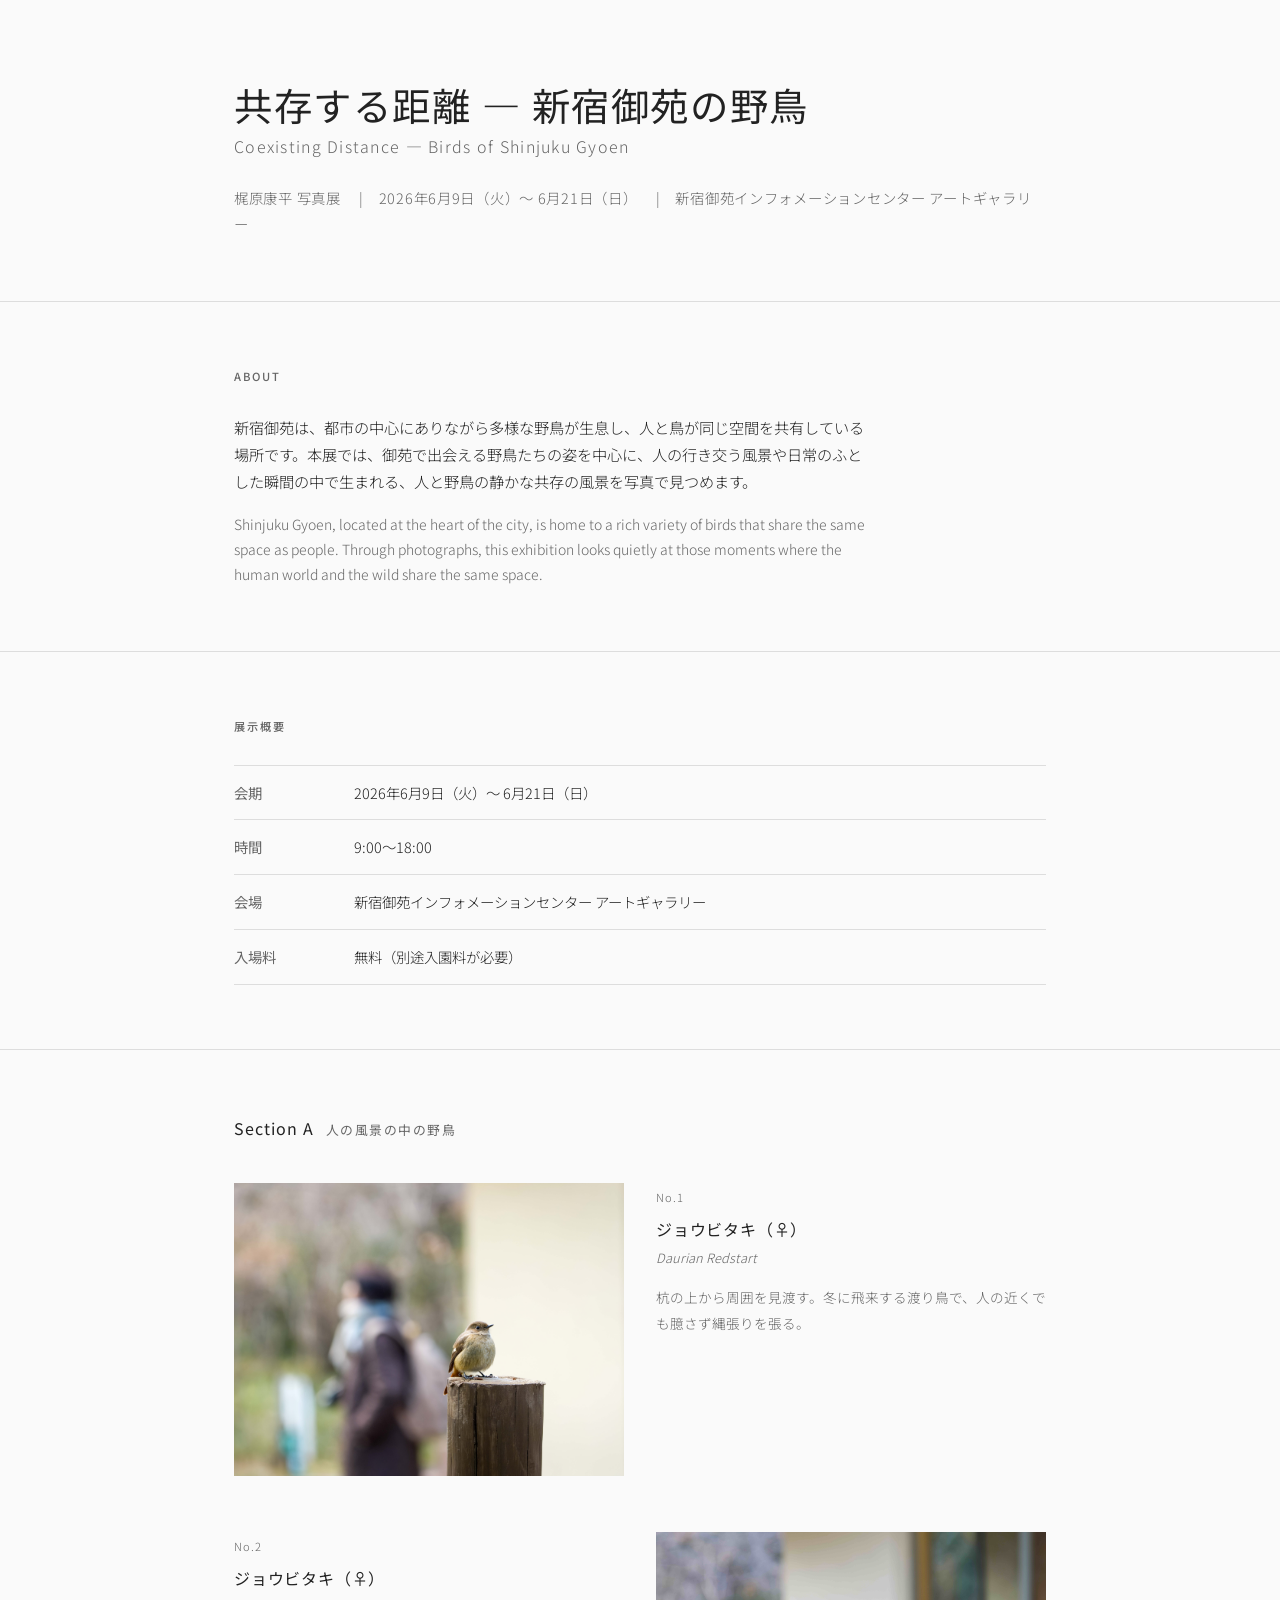
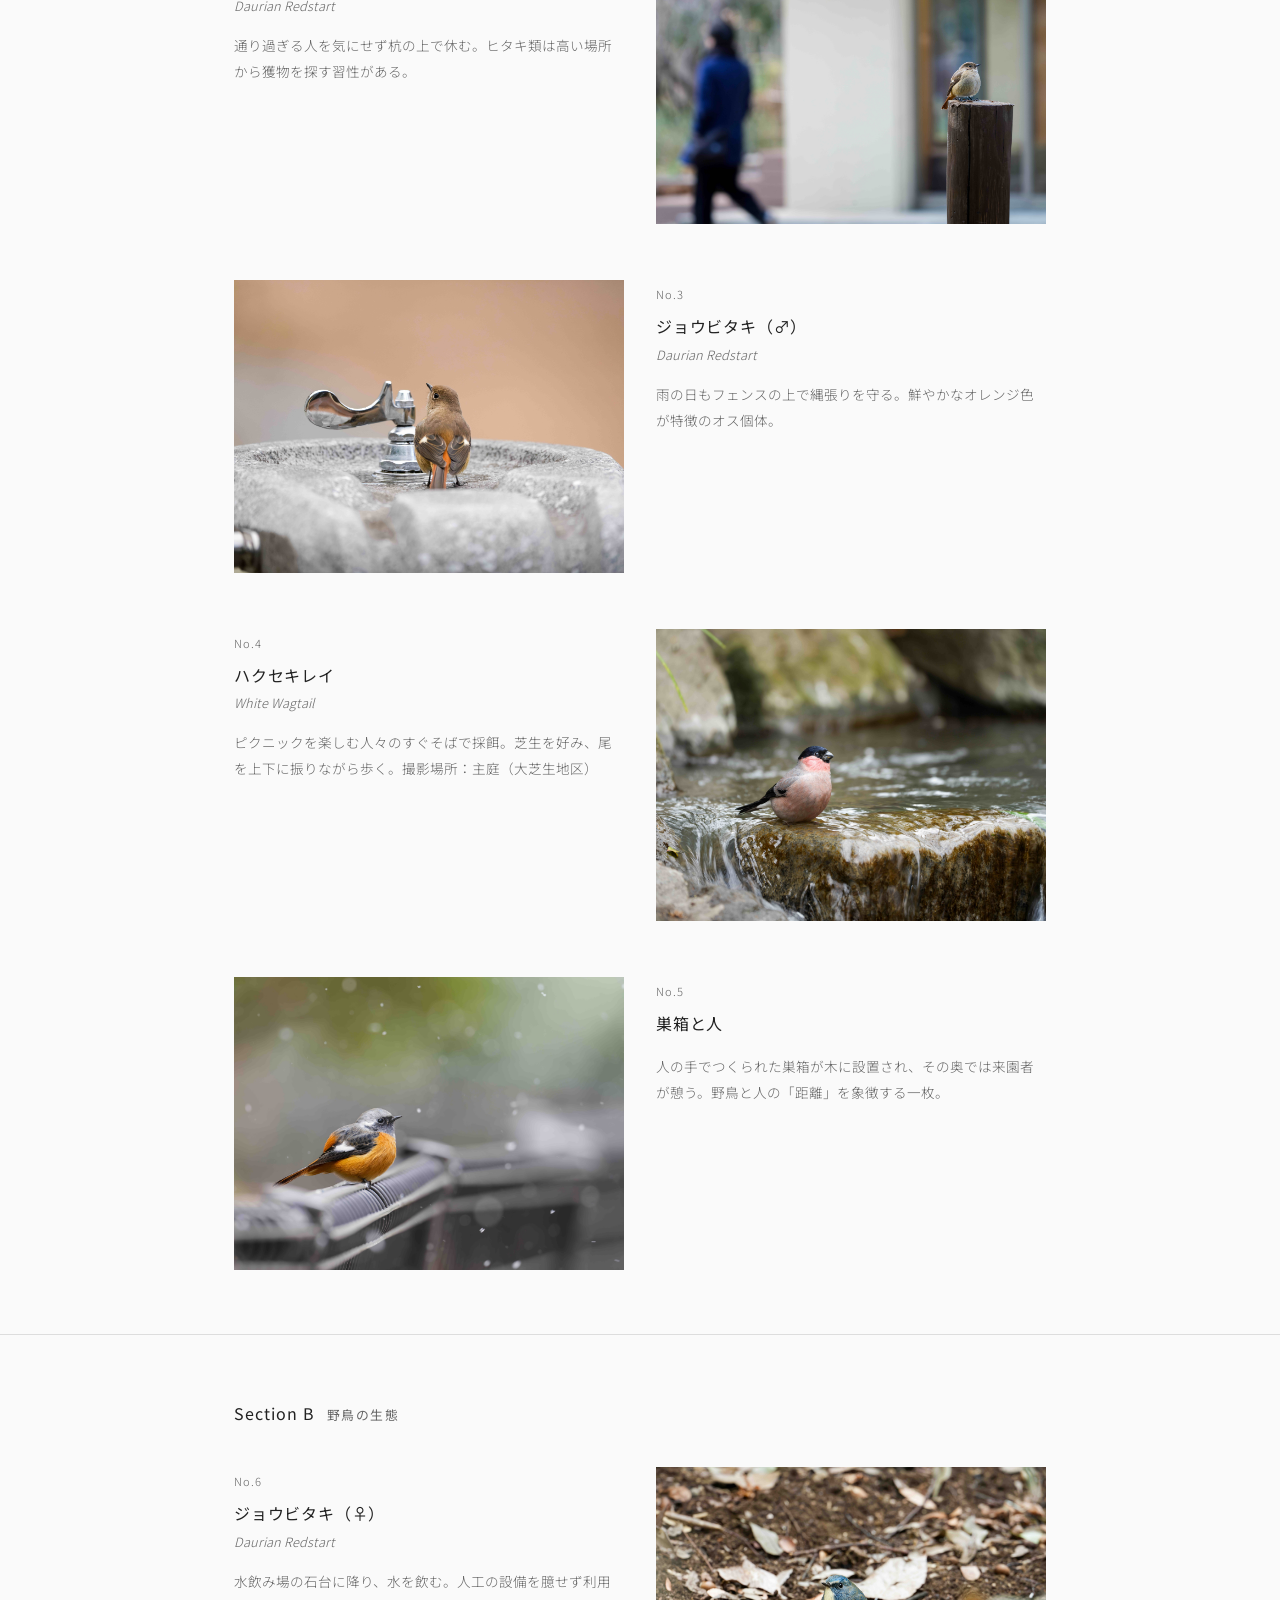
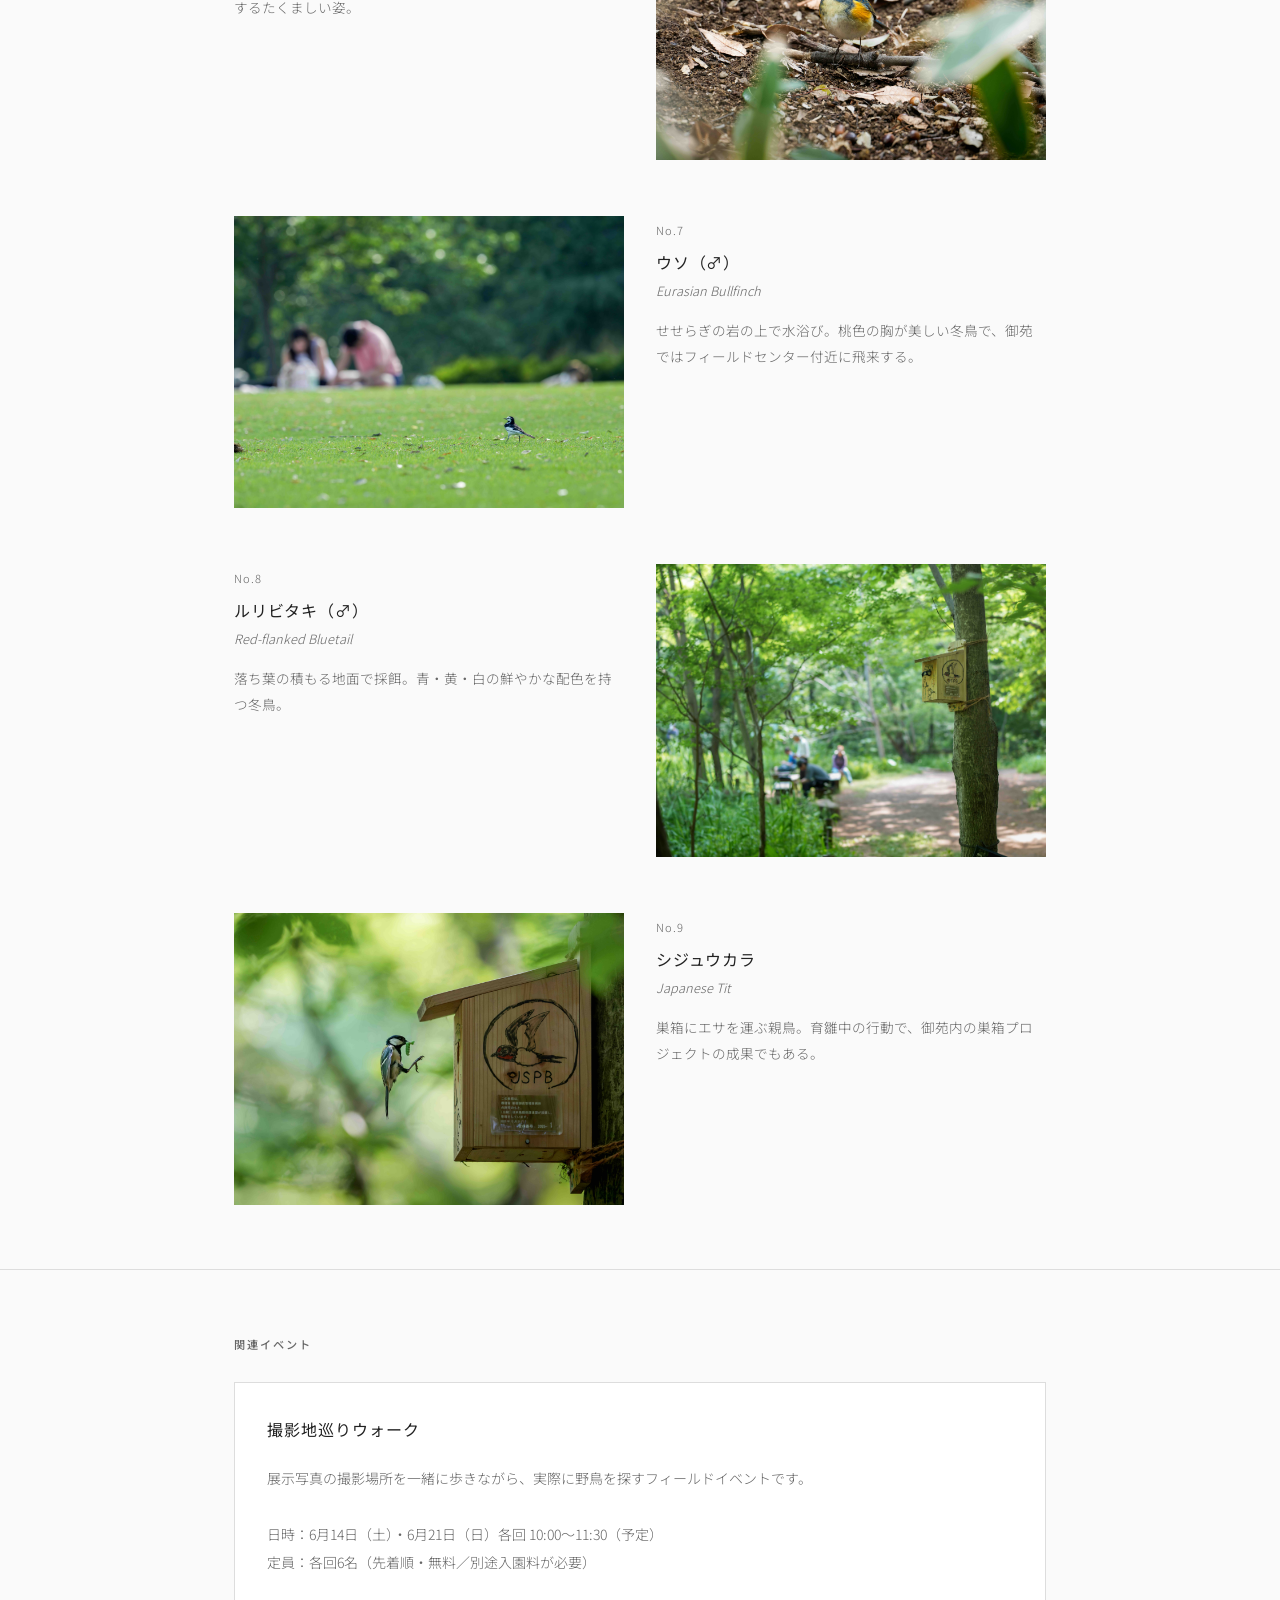
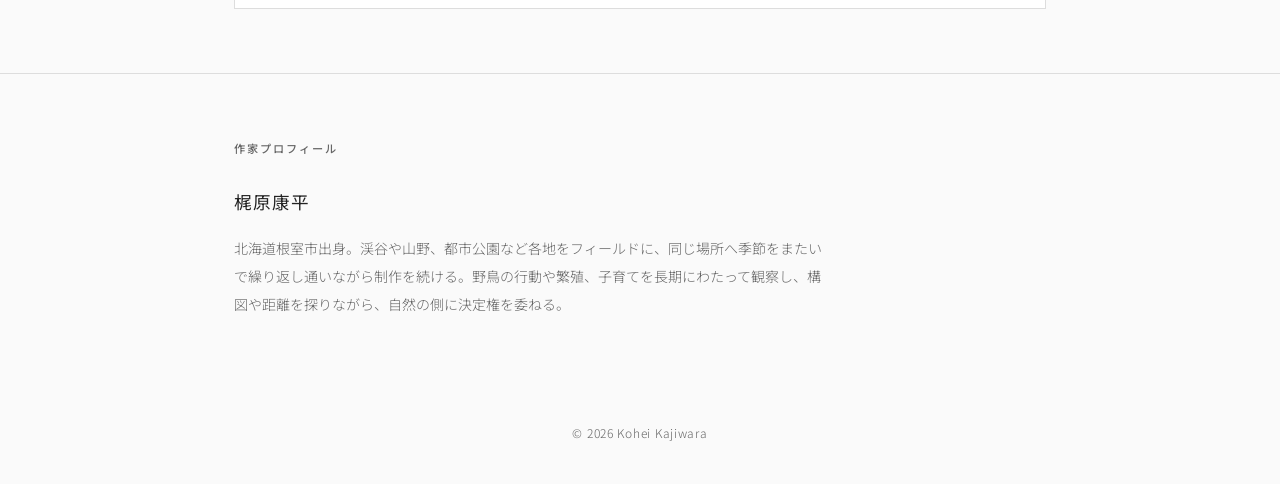
==== index.html @ 43e097be "Add photography exhibition site Co-Authored-By: Claude Sonnet 4.6 <noreply@anthropic.com>" ====
<!DOCTYPE html>
<html lang="ja">
<head>
  <meta charset="UTF-8">
  <meta name="viewport" content="width=device-width, initial-scale=1.0">
  <title>共存する距離 — 新宿御苑の野鳥 | 梶原康平 写真展</title>
  <meta name="description" content="梶原康平 写真展「共存する距離 — 新宿御苑の野鳥」2026年6月9日〜6月21日 新宿御苑インフォメーションセンター アートギャラリー">
  <link rel="stylesheet" href="style.css">
</head>
<body>

  <header>
    <div class="header-inner">
      <h1 class="exhibition-title">
        共存する距離 — 新宿御苑の野鳥
        <span class="exhibition-title-en">Coexisting Distance — Birds of Shinjuku Gyoen</span>
      </h1>
      <p class="header-meta">
        <span>梶原康平 写真展</span>
        <span>2026年6月9日（火）〜 6月21日（日）</span>
        <span>新宿御苑インフォメーションセンター アートギャラリー</span>
      </p>
    </div>
  </header>

  <main>

    <!-- About -->
    <section id="about">
      <div class="container">
        <p class="section-label">About</p>
        <div class="about-text">
          <p>新宿御苑は、都市の中心にありながら多様な野鳥が生息し、人と鳥が同じ空間を共有している場所です。本展では、御苑で出会える野鳥たちの姿を中心に、人の行き交う風景や日常のふとした瞬間の中で生まれる、人と野鳥の静かな共存の風景を写真で見つめます。</p>
          <p class="en">Shinjuku Gyoen, located at the heart of the city, is home to a rich variety of birds that share the same space as people. Through photographs, this exhibition looks quietly at those moments where the human world and the wild share the same space.</p>
        </div>
      </div>
    </section>

    <!-- Info -->
    <section id="info">
      <div class="container">
        <p class="section-label">展示概要</p>
        <table class="info-table">
          <tr>
            <th>会期</th>
            <td>2026年6月9日（火）〜 6月21日（日）</td>
          </tr>
          <tr>
            <th>時間</th>
            <td>9:00〜18:00</td>
          </tr>
          <tr>
            <th>会場</th>
            <td>新宿御苑インフォメーションセンター アートギャラリー</td>
          </tr>
          <tr>
            <th>入場料</th>
            <td>無料（別途入園料が必要）</td>
          </tr>
        </table>
      </div>
    </section>

    <!-- Section A -->
    <section id="section-a">
      <div class="container">
        <div class="section-heading">
          <strong>Section A</strong>人の風景の中の野鳥
        </div>
        <div class="works-list">

          <div class="work-item">
            <img class="work-photo" src="images/1.jpeg" alt="ジョウビタキ（♀）杭の上から周囲を見渡す">
            <div class="work-info">
              <p class="work-number">No.1</p>
              <p class="work-title-ja">ジョウビタキ（♀）</p>
              <p class="work-title-en">Daurian Redstart</p>
              <p class="work-desc">杭の上から周囲を見渡す。冬に飛来する渡り鳥で、人の近くでも臆さず縄張りを張る。</p>
            </div>
          </div>

          <div class="work-item reverse">
            <img class="work-photo" src="images/2.jpeg" alt="ジョウビタキ（♀）通り過ぎる人を気にせず杭の上で休む">
            <div class="work-info">
              <p class="work-number">No.2</p>
              <p class="work-title-ja">ジョウビタキ（♀）</p>
              <p class="work-title-en">Daurian Redstart</p>
              <p class="work-desc">通り過ぎる人を気にせず杭の上で休む。ヒタキ類は高い場所から獲物を探す習性がある。</p>
            </div>
          </div>

          <div class="work-item">
            <img class="work-photo" src="images/3.jpeg" alt="ジョウビタキ（♂）雨の日もフェンスの上で縄張りを守る">
            <div class="work-info">
              <p class="work-number">No.3</p>
              <p class="work-title-ja">ジョウビタキ（♂）</p>
              <p class="work-title-en">Daurian Redstart</p>
              <p class="work-desc">雨の日もフェンスの上で縄張りを守る。鮮やかなオレンジ色が特徴のオス個体。</p>
            </div>
          </div>

          <div class="work-item reverse">
            <img class="work-photo" src="images/4.jpeg" alt="ハクセキレイ ピクニックを楽しむ人々のすぐそばで採餌">
            <div class="work-info">
              <p class="work-number">No.4</p>
              <p class="work-title-ja">ハクセキレイ</p>
              <p class="work-title-en">White Wagtail</p>
              <p class="work-desc">ピクニックを楽しむ人々のすぐそばで採餌。芝生を好み、尾を上下に振りながら歩く。撮影場所：主庭（大芝生地区）</p>
            </div>
          </div>

          <div class="work-item">
            <img class="work-photo" src="images/5.jpeg" alt="巣箱と人">
            <div class="work-info">
              <p class="work-number">No.5</p>
              <p class="work-title-ja">巣箱と人</p>
              <p class="work-title-en"></p>
              <p class="work-desc">人の手でつくられた巣箱が木に設置され、その奥では来園者が憩う。野鳥と人の「距離」を象徴する一枚。</p>
            </div>
          </div>

        </div>
      </div>
    </section>

    <!-- Section B -->
    <section id="section-b">
      <div class="container">
        <div class="section-heading">
          <strong>Section B</strong>野鳥の生態
        </div>
        <div class="works-list">

          <div class="work-item reverse">
            <img class="work-photo" src="images/6.jpeg" alt="ジョウビタキ（♀）水飲み場の石台に降り水を飲む">
            <div class="work-info">
              <p class="work-number">No.6</p>
              <p class="work-title-ja">ジョウビタキ（♀）</p>
              <p class="work-title-en">Daurian Redstart</p>
              <p class="work-desc">水飲み場の石台に降り、水を飲む。人工の設備を臆せず利用するたくましい姿。</p>
            </div>
          </div>

          <div class="work-item">
            <img class="work-photo" src="images/7.jpeg" alt="ウソ（♂）せせらぎの岩の上で水浴び">
            <div class="work-info">
              <p class="work-number">No.7</p>
              <p class="work-title-ja">ウソ（♂）</p>
              <p class="work-title-en">Eurasian Bullfinch</p>
              <p class="work-desc">せせらぎの岩の上で水浴び。桃色の胸が美しい冬鳥で、御苑ではフィールドセンター付近に飛来する。</p>
            </div>
          </div>

          <div class="work-item reverse">
            <img class="work-photo" src="images/8.jpeg" alt="ルリビタキ（♂）落ち葉の積もる地面で採餌">
            <div class="work-info">
              <p class="work-number">No.8</p>
              <p class="work-title-ja">ルリビタキ（♂）</p>
              <p class="work-title-en">Red-flanked Bluetail</p>
              <p class="work-desc">落ち葉の積もる地面で採餌。青・黄・白の鮮やかな配色を持つ冬鳥。</p>
            </div>
          </div>

          <div class="work-item">
            <img class="work-photo" src="images/9.jpeg" alt="シジュウカラ 巣箱にエサを運ぶ親鳥">
            <div class="work-info">
              <p class="work-number">No.9</p>
              <p class="work-title-ja">シジュウカラ</p>
              <p class="work-title-en">Japanese Tit</p>
              <p class="work-desc">巣箱にエサを運ぶ親鳥。育雛中の行動で、御苑内の巣箱プロジェクトの成果でもある。</p>
            </div>
          </div>

        </div>
      </div>
    </section>

    <!-- Event -->
    <section id="event">
      <div class="container">
        <p class="section-label">関連イベント</p>
        <div class="event-box">
          <p class="event-title">撮影地巡りウォーク</p>
          <div class="event-details">
            <p>展示写真の撮影場所を一緒に歩きながら、実際に野鳥を探すフィールドイベントです。</p>
            <br>
            <p>日時：6月14日（土）・6月21日（日）各回 10:00〜11:30（予定）</p>
            <p>定員：各回6名（先着順・無料／別途入園料が必要）</p>
          </div>
        </div>
      </div>
    </section>

    <!-- Profile -->
    <section id="profile">
      <div class="container">
        <p class="section-label">作家プロフィール</p>
        <p class="profile-name">梶原康平</p>
        <p class="profile-text">北海道根室市出身。渓谷や山野、都市公園など各地をフィールドに、同じ場所へ季節をまたいで繰り返し通いながら制作を続ける。野鳥の行動や繁殖、子育てを長期にわたって観察し、構図や距離を探りながら、自然の側に決定権を委ねる。</p>
      </div>
    </section>

  </main>

  <footer>
    <p>&copy; 2026 Kohei Kajiwara</p>
  </footer>

</body>
</html>
---- style.css ----
@import url('https://fonts.googleapis.com/css2?family=Noto+Sans+JP:wght@300;400;500&display=swap');

*, *::before, *::after {
  box-sizing: border-box;
  margin: 0;
  padding: 0;
}

:root {
  --bg: #fafafa;
  --text: #222;
  --muted: #666;
  --line: #ddd;
  --accent: #444;
  --max-w: 860px;
}

html {
  font-size: 16px;
  scroll-behavior: smooth;
}

body {
  background: var(--bg);
  color: var(--text);
  font-family: 'Noto Sans JP', sans-serif;
  font-weight: 300;
  line-height: 1.8;
  -webkit-font-smoothing: antialiased;
}

a {
  color: inherit;
}

/* ── Layout ── */
.container {
  max-width: var(--max-w);
  margin: 0 auto;
  padding: 0 24px;
}

section {
  padding: 64px 0;
  border-bottom: 1px solid var(--line);
}

section:last-child {
  border-bottom: none;
}

/* ── Header ── */
header {
  padding: 80px 0 64px;
  border-bottom: 1px solid var(--line);
}

.header-inner {
  max-width: var(--max-w);
  margin: 0 auto;
  padding: 0 24px;
}

.exhibition-title {
  font-size: clamp(1.6rem, 4vw, 2.4rem);
  font-weight: 400;
  letter-spacing: 0.04em;
  line-height: 1.3;
}

.exhibition-title-en {
  display: block;
  font-size: clamp(0.85rem, 2vw, 1rem);
  font-weight: 300;
  color: var(--muted);
  letter-spacing: 0.08em;
  margin-top: 6px;
}

.header-meta {
  margin-top: 28px;
  font-size: 0.9rem;
  color: var(--muted);
  letter-spacing: 0.05em;
}

.header-meta span + span::before {
  content: '　|　';
}

/* ── Section headings ── */
.section-label {
  font-size: 0.7rem;
  font-weight: 500;
  letter-spacing: 0.18em;
  color: var(--muted);
  text-transform: uppercase;
  margin-bottom: 28px;
}

/* ── About ── */
.about-text {
  font-size: 0.95rem;
  color: var(--text);
  max-width: 640px;
}

.about-text p + p {
  margin-top: 1em;
}

.about-text .en {
  color: var(--muted);
  font-size: 0.875rem;
  margin-top: 16px;
}

/* ── Info table ── */
.info-table {
  width: 100%;
  border-collapse: collapse;
  font-size: 0.9rem;
}

.info-table tr {
  border-bottom: 1px solid var(--line);
}

.info-table tr:first-child {
  border-top: 1px solid var(--line);
}

.info-table th {
  width: 120px;
  padding: 14px 0;
  font-weight: 400;
  color: var(--muted);
  text-align: left;
  vertical-align: top;
}

.info-table td {
  padding: 14px 0;
  vertical-align: top;
}

/* ── Works ── */
.section-heading {
  font-size: 0.8rem;
  font-weight: 400;
  letter-spacing: 0.12em;
  color: var(--muted);
  margin-bottom: 40px;
  display: flex;
  align-items: baseline;
  gap: 12px;
}

.section-heading strong {
  font-size: 1rem;
  font-weight: 400;
  color: var(--text);
  letter-spacing: 0.06em;
}

.works-list {
  display: flex;
  flex-direction: column;
  gap: 56px;
}

.work-item {
  display: grid;
  grid-template-columns: 1fr 1fr;
  gap: 32px;
  align-items: start;
}

.work-item.reverse {
  direction: rtl;
}

.work-item.reverse > * {
  direction: ltr;
}

.work-photo {
  width: 100%;
  aspect-ratio: 4 / 3;
  object-fit: cover;
  display: block;
  background: var(--line);
}

.work-info {
  padding-top: 4px;
}

.work-number {
  font-size: 0.7rem;
  color: var(--muted);
  letter-spacing: 0.1em;
  margin-bottom: 8px;
}

.work-title-ja {
  font-size: 1rem;
  font-weight: 400;
  letter-spacing: 0.05em;
}

.work-title-en {
  font-size: 0.8rem;
  color: var(--muted);
  margin-top: 2px;
  font-style: italic;
}

.work-desc {
  font-size: 0.85rem;
  color: var(--muted);
  margin-top: 16px;
  line-height: 1.9;
}

/* ── Event ── */
.event-box {
  background: #fff;
  border: 1px solid var(--line);
  padding: 32px;
}

.event-title {
  font-size: 1rem;
  font-weight: 400;
  letter-spacing: 0.06em;
  margin-bottom: 20px;
}

.event-details {
  font-size: 0.875rem;
  color: var(--muted);
  line-height: 2;
}

/* ── Profile ── */
.profile-name {
  font-size: 1.1rem;
  font-weight: 400;
  letter-spacing: 0.06em;
  margin-bottom: 16px;
}

.profile-text {
  font-size: 0.875rem;
  color: var(--muted);
  max-width: 600px;
  line-height: 2;
}

/* ── Footer ── */
footer {
  padding: 40px 0;
  font-size: 0.75rem;
  color: var(--muted);
  letter-spacing: 0.06em;
  text-align: center;
}

/* ── Responsive ── */
@media (max-width: 640px) {
  section {
    padding: 48px 0;
  }

  header {
    padding: 56px 0 48px;
  }

  .work-item,
  .work-item.reverse {
    grid-template-columns: 1fr;
    direction: ltr;
  }

  .work-photo {
    aspect-ratio: 3 / 2;
  }

  .info-table th {
    width: 90px;
  }

  .event-box {
    padding: 24px;
  }
}
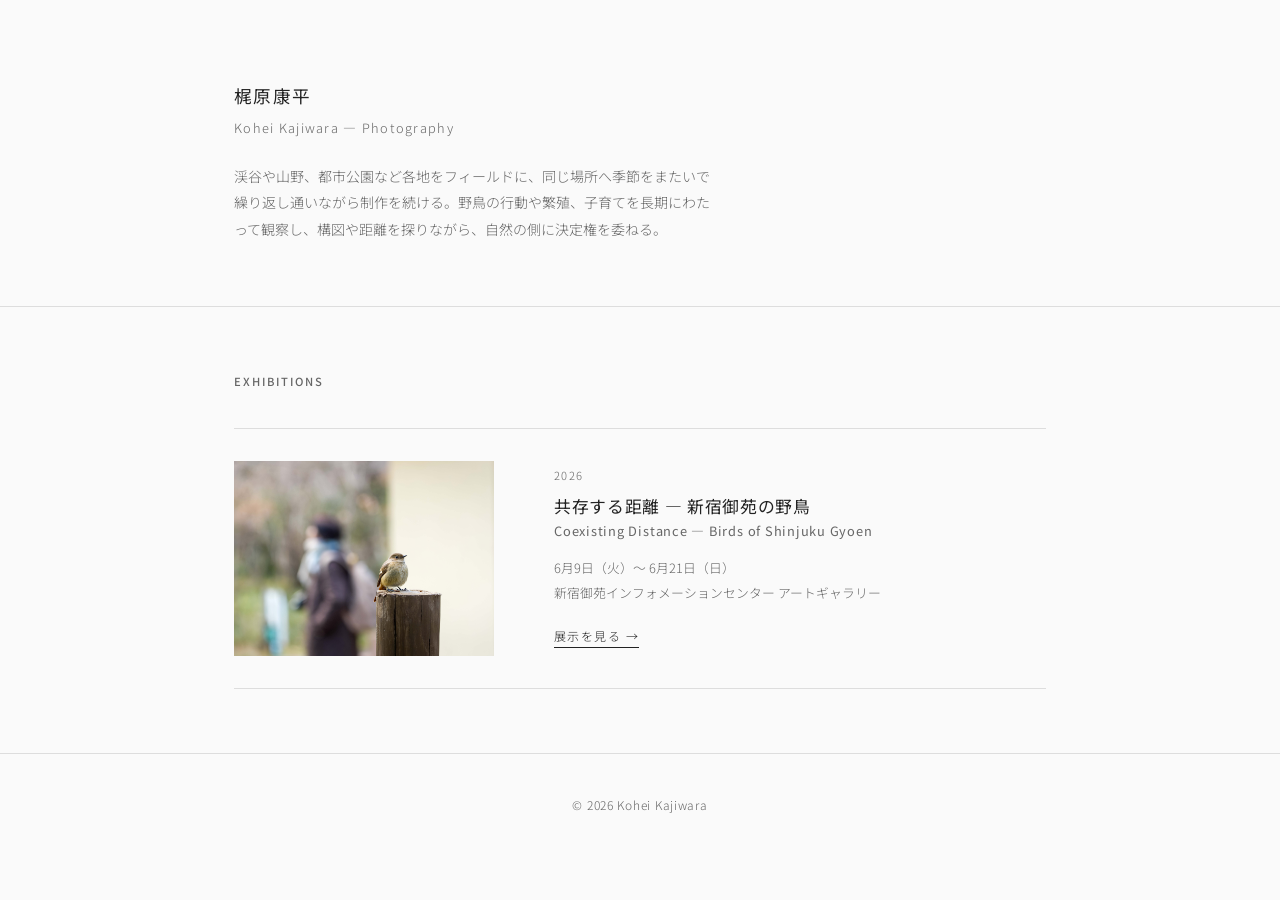
==== commit 9e28040c: "Restructure for portfolio top page and exhibition subpath Co-Authored-By: Claude Sonnet 4.6 <noreply" ====
--- a/index.html
+++ b/index.html
@@ -3,203 +3,47 @@
 <head>
   <meta charset="UTF-8">
   <meta name="viewport" content="width=device-width, initial-scale=1.0">
-  <title>共存する距離 — 新宿御苑の野鳥 | 梶原康平 写真展</title>
-  <meta name="description" content="梶原康平 写真展「共存する距離 — 新宿御苑の野鳥」2026年6月9日〜6月21日 新宿御苑インフォメーションセンター アートギャラリー">
+  <title>梶原康平 Photography</title>
+  <meta name="description" content="梶原康平 — 野鳥や自然の生態を長期的な観察をもとに記録する写真家">
   <link rel="stylesheet" href="style.css">
 </head>
 <body>
 
   <header>
-    <div class="header-inner">
-      <h1 class="exhibition-title">
-        共存する距離 — 新宿御苑の野鳥
-        <span class="exhibition-title-en">Coexisting Distance — Birds of Shinjuku Gyoen</span>
+    <div class="container">
+      <h1 class="site-name">
+        梶原康平
+        <span class="site-name-en">Kohei Kajiwara — Photography</span>
       </h1>
-      <p class="header-meta">
-        <span>梶原康平 写真展</span>
-        <span>2026年6月9日（火）〜 6月21日（日）</span>
-        <span>新宿御苑インフォメーションセンター アートギャラリー</span>
-      </p>
+      <p class="site-bio">渓谷や山野、都市公園など各地をフィールドに、同じ場所へ季節をまたいで繰り返し通いながら制作を続ける。野鳥の行動や繁殖、子育てを長期にわたって観察し、構図や距離を探りながら、自然の側に決定権を委ねる。</p>
     </div>
   </header>
 
   <main>
+    <div class="exhibitions">
+      <div class="container">
+        <p class="section-label">Exhibitions</p>
+        <div class="exhibition-list">
 
-    <!-- About -->
-    <section id="about">
-      <div class="container">
-        <p class="section-label">About</p>
-        <div class="about-text">
-          <p>新宿御苑は、都市の中心にありながら多様な野鳥が生息し、人と鳥が同じ空間を共有している場所です。本展では、御苑で出会える野鳥たちの姿を中心に、人の行き交う風景や日常のふとした瞬間の中で生まれる、人と野鳥の静かな共存の風景を写真で見つめます。</p>
-          <p class="en">Shinjuku Gyoen, located at the heart of the city, is home to a rich variety of birds that share the same space as people. Through photographs, this exhibition looks quietly at those moments where the human world and the wild share the same space.</p>
-        </div>
-      </div>
-    </section>
-
-    <!-- Info -->
-    <section id="info">
-      <div class="container">
-        <p class="section-label">展示概要</p>
-        <table class="info-table">
-          <tr>
-            <th>会期</th>
-            <td>2026年6月9日（火）〜 6月21日（日）</td>
-          </tr>
-          <tr>
-            <th>時間</th>
-            <td>9:00〜18:00</td>
-          </tr>
-          <tr>
-            <th>会場</th>
-            <td>新宿御苑インフォメーションセンター アートギャラリー</td>
-          </tr>
-          <tr>
-            <th>入場料</th>
-            <td>無料（別途入園料が必要）</td>
-          </tr>
-        </table>
-      </div>
-    </section>
-
-    <!-- Section A -->
-    <section id="section-a">
-      <div class="container">
-        <div class="section-heading">
-          <strong>Section A</strong>人の風景の中の野鳥
-        </div>
-        <div class="works-list">
-
-          <div class="work-item">
-            <img class="work-photo" src="images/1.jpeg" alt="ジョウビタキ（♀）杭の上から周囲を見渡す">
-            <div class="work-info">
-              <p class="work-number">No.1</p>
-              <p class="work-title-ja">ジョウビタキ（♀）</p>
-              <p class="work-title-en">Daurian Redstart</p>
-              <p class="work-desc">杭の上から周囲を見渡す。冬に飛来する渡り鳥で、人の近くでも臆さず縄張りを張る。</p>
+          <a class="exhibition-card" href="exhibitions/2026-coexisting-distance/">
+            <img class="card-thumb" src="exhibitions/2026-coexisting-distance/images/1.jpeg" alt="共存する距離 — 新宿御苑の野鳥">
+            <div class="card-info">
+              <p class="card-year">2026</p>
+              <p class="card-title">
+                共存する距離 — 新宿御苑の野鳥
+                <span class="card-title-en">Coexisting Distance — Birds of Shinjuku Gyoen</span>
+              </p>
+              <p class="card-meta">
+                6月9日（火）〜 6月21日（日）<br>
+                新宿御苑インフォメーションセンター アートギャラリー
+              </p>
+              <span class="card-link">展示を見る →</span>
             </div>
-          </div>
-
-          <div class="work-item reverse">
-            <img class="work-photo" src="images/2.jpeg" alt="ジョウビタキ（♀）通り過ぎる人を気にせず杭の上で休む">
-            <div class="work-info">
-              <p class="work-number">No.2</p>
-              <p class="work-title-ja">ジョウビタキ（♀）</p>
-              <p class="work-title-en">Daurian Redstart</p>
-              <p class="work-desc">通り過ぎる人を気にせず杭の上で休む。ヒタキ類は高い場所から獲物を探す習性がある。</p>
-            </div>
-          </div>
-
-          <div class="work-item">
-            <img class="work-photo" src="images/3.jpeg" alt="ジョウビタキ（♂）雨の日もフェンスの上で縄張りを守る">
-            <div class="work-info">
-              <p class="work-number">No.3</p>
-              <p class="work-title-ja">ジョウビタキ（♂）</p>
-              <p class="work-title-en">Daurian Redstart</p>
-              <p class="work-desc">雨の日もフェンスの上で縄張りを守る。鮮やかなオレンジ色が特徴のオス個体。</p>
-            </div>
-          </div>
-
-          <div class="work-item reverse">
-            <img class="work-photo" src="images/4.jpeg" alt="ハクセキレイ ピクニックを楽しむ人々のすぐそばで採餌">
-            <div class="work-info">
-              <p class="work-number">No.4</p>
-              <p class="work-title-ja">ハクセキレイ</p>
-              <p class="work-title-en">White Wagtail</p>
-              <p class="work-desc">ピクニックを楽しむ人々のすぐそばで採餌。芝生を好み、尾を上下に振りながら歩く。撮影場所：主庭（大芝生地区）</p>
-            </div>
-          </div>
-
-          <div class="work-item">
-            <img class="work-photo" src="images/5.jpeg" alt="巣箱と人">
-            <div class="work-info">
-              <p class="work-number">No.5</p>
-              <p class="work-title-ja">巣箱と人</p>
-              <p class="work-title-en"></p>
-              <p class="work-desc">人の手でつくられた巣箱が木に設置され、その奥では来園者が憩う。野鳥と人の「距離」を象徴する一枚。</p>
-            </div>
-          </div>
+          </a>
 
         </div>
       </div>
-    </section>
-
-    <!-- Section B -->
-    <section id="section-b">
-      <div class="container">
-        <div class="section-heading">
-          <strong>Section B</strong>野鳥の生態
-        </div>
-        <div class="works-list">
-
-          <div class="work-item reverse">
-            <img class="work-photo" src="images/6.jpeg" alt="ジョウビタキ（♀）水飲み場の石台に降り水を飲む">
-            <div class="work-info">
-              <p class="work-number">No.6</p>
-              <p class="work-title-ja">ジョウビタキ（♀）</p>
-              <p class="work-title-en">Daurian Redstart</p>
-              <p class="work-desc">水飲み場の石台に降り、水を飲む。人工の設備を臆せず利用するたくましい姿。</p>
-            </div>
-          </div>
-
-          <div class="work-item">
-            <img class="work-photo" src="images/7.jpeg" alt="ウソ（♂）せせらぎの岩の上で水浴び">
-            <div class="work-info">
-              <p class="work-number">No.7</p>
-              <p class="work-title-ja">ウソ（♂）</p>
-              <p class="work-title-en">Eurasian Bullfinch</p>
-              <p class="work-desc">せせらぎの岩の上で水浴び。桃色の胸が美しい冬鳥で、御苑ではフィールドセンター付近に飛来する。</p>
-            </div>
-          </div>
-
-          <div class="work-item reverse">
-            <img class="work-photo" src="images/8.jpeg" alt="ルリビタキ（♂）落ち葉の積もる地面で採餌">
-            <div class="work-info">
-              <p class="work-number">No.8</p>
-              <p class="work-title-ja">ルリビタキ（♂）</p>
-              <p class="work-title-en">Red-flanked Bluetail</p>
-              <p class="work-desc">落ち葉の積もる地面で採餌。青・黄・白の鮮やかな配色を持つ冬鳥。</p>
-            </div>
-          </div>
-
-          <div class="work-item">
-            <img class="work-photo" src="images/9.jpeg" alt="シジュウカラ 巣箱にエサを運ぶ親鳥">
-            <div class="work-info">
-              <p class="work-number">No.9</p>
-              <p class="work-title-ja">シジュウカラ</p>
-              <p class="work-title-en">Japanese Tit</p>
-              <p class="work-desc">巣箱にエサを運ぶ親鳥。育雛中の行動で、御苑内の巣箱プロジェクトの成果でもある。</p>
-            </div>
-          </div>
-
-        </div>
-      </div>
-    </section>
-
-    <!-- Event -->
-    <section id="event">
-      <div class="container">
-        <p class="section-label">関連イベント</p>
-        <div class="event-box">
-          <p class="event-title">撮影地巡りウォーク</p>
-          <div class="event-details">
-            <p>展示写真の撮影場所を一緒に歩きながら、実際に野鳥を探すフィールドイベントです。</p>
-            <br>
-            <p>日時：6月14日（土）・6月21日（日）各回 10:00〜11:30（予定）</p>
-            <p>定員：各回6名（先着順・無料／別途入園料が必要）</p>
-          </div>
-        </div>
-      </div>
-    </section>
-
-    <!-- Profile -->
-    <section id="profile">
-      <div class="container">
-        <p class="section-label">作家プロフィール</p>
-        <p class="profile-name">梶原康平</p>
-        <p class="profile-text">北海道根室市出身。渓谷や山野、都市公園など各地をフィールドに、同じ場所へ季節をまたいで繰り返し通いながら制作を続ける。野鳥の行動や繁殖、子育てを長期にわたって観察し、構図や距離を探りながら、自然の側に決定権を委ねる。</p>
-      </div>
-    </section>
-
+    </div>
   </main>
 
   <footer>
--- a/style.css
+++ b/style.css
@@ -11,14 +11,10 @@
   --text: #222;
   --muted: #666;
   --line: #ddd;
-  --accent: #444;
   --max-w: 860px;
 }
 
-html {
-  font-size: 16px;
-  scroll-behavior: smooth;
-}
+html { font-size: 16px; }
 
 body {
   background: var(--bg);
@@ -29,24 +25,12 @@
   -webkit-font-smoothing: antialiased;
 }
 
-a {
-  color: inherit;
-}
+a { color: inherit; text-decoration: none; }
 
-/* ── Layout ── */
 .container {
   max-width: var(--max-w);
   margin: 0 auto;
   padding: 0 24px;
-}
-
-section {
-  padding: 64px 0;
-  border-bottom: 1px solid var(--line);
-}
-
-section:last-child {
-  border-bottom: none;
 }
 
 /* ── Header ── */
@@ -55,207 +39,115 @@
   border-bottom: 1px solid var(--line);
 }
 
-.header-inner {
-  max-width: var(--max-w);
-  margin: 0 auto;
-  padding: 0 24px;
+.site-name {
+  font-size: 1.1rem;
+  font-weight: 400;
+  letter-spacing: 0.08em;
 }
 
-.exhibition-title {
-  font-size: clamp(1.6rem, 4vw, 2.4rem);
-  font-weight: 400;
-  letter-spacing: 0.04em;
-  line-height: 1.3;
+.site-name-en {
+  display: block;
+  font-size: 0.8rem;
+  font-weight: 300;
+  color: var(--muted);
+  letter-spacing: 0.1em;
+  margin-top: 4px;
 }
 
-.exhibition-title-en {
-  display: block;
-  font-size: clamp(0.85rem, 2vw, 1rem);
-  font-weight: 300;
+.site-bio {
+  margin-top: 24px;
+  font-size: 0.875rem;
   color: var(--muted);
-  letter-spacing: 0.08em;
-  margin-top: 6px;
+  max-width: 480px;
+  line-height: 1.9;
 }
 
-.header-meta {
-  margin-top: 28px;
-  font-size: 0.9rem;
-  color: var(--muted);
-  letter-spacing: 0.05em;
+/* ── Exhibitions ── */
+.exhibitions {
+  padding: 64px 0;
 }
 
-.header-meta span + span::before {
-  content: '　|　';
-}
-
-/* ── Section headings ── */
 .section-label {
   font-size: 0.7rem;
   font-weight: 500;
   letter-spacing: 0.18em;
   color: var(--muted);
   text-transform: uppercase;
-  margin-bottom: 28px;
+  margin-bottom: 36px;
 }
 
-/* ── About ── */
-.about-text {
-  font-size: 0.95rem;
-  color: var(--text);
-  max-width: 640px;
+.exhibition-list {
+  display: flex;
+  flex-direction: column;
+  gap: 0;
 }
 
-.about-text p + p {
-  margin-top: 1em;
+.exhibition-card {
+  display: grid;
+  grid-template-columns: 280px 1fr;
+  gap: 0;
+  border-top: 1px solid var(--line);
+  padding: 32px 0;
+  transition: opacity 0.2s;
 }
 
-.about-text .en {
-  color: var(--muted);
-  font-size: 0.875rem;
-  margin-top: 16px;
-}
-
-/* ── Info table ── */
-.info-table {
-  width: 100%;
-  border-collapse: collapse;
-  font-size: 0.9rem;
-}
-
-.info-table tr {
+.exhibition-card:last-child {
   border-bottom: 1px solid var(--line);
 }
 
-.info-table tr:first-child {
-  border-top: 1px solid var(--line);
+.exhibition-card:hover {
+  opacity: 0.65;
 }
 
-.info-table th {
-  width: 120px;
-  padding: 14px 0;
-  font-weight: 400;
-  color: var(--muted);
-  text-align: left;
-  vertical-align: top;
-}
-
-.info-table td {
-  padding: 14px 0;
-  vertical-align: top;
-}
-
-/* ── Works ── */
-.section-heading {
-  font-size: 0.8rem;
-  font-weight: 400;
-  letter-spacing: 0.12em;
-  color: var(--muted);
-  margin-bottom: 40px;
-  display: flex;
-  align-items: baseline;
-  gap: 12px;
-}
-
-.section-heading strong {
-  font-size: 1rem;
-  font-weight: 400;
-  color: var(--text);
-  letter-spacing: 0.06em;
-}
-
-.works-list {
-  display: flex;
-  flex-direction: column;
-  gap: 56px;
-}
-
-.work-item {
-  display: grid;
-  grid-template-columns: 1fr 1fr;
-  gap: 32px;
-  align-items: start;
-}
-
-.work-item.reverse {
-  direction: rtl;
-}
-
-.work-item.reverse > * {
-  direction: ltr;
-}
-
-.work-photo {
-  width: 100%;
+.card-thumb {
+  width: 260px;
   aspect-ratio: 4 / 3;
   object-fit: cover;
   display: block;
   background: var(--line);
 }
 
-.work-info {
-  padding-top: 4px;
+.card-info {
+  padding: 4px 0 0 40px;
 }
 
-.work-number {
+.card-year {
   font-size: 0.7rem;
   color: var(--muted);
-  letter-spacing: 0.1em;
-  margin-bottom: 8px;
+  letter-spacing: 0.12em;
+  margin-bottom: 10px;
 }
 
-.work-title-ja {
-  font-size: 1rem;
+.card-title {
+  font-size: 1.05rem;
   font-weight: 400;
-  letter-spacing: 0.05em;
+  letter-spacing: 0.04em;
+  line-height: 1.4;
 }
 
-.work-title-en {
+.card-title-en {
+  display: block;
   font-size: 0.8rem;
   color: var(--muted);
-  margin-top: 2px;
-  font-style: italic;
+  letter-spacing: 0.06em;
+  margin-top: 4px;
 }
 
-.work-desc {
-  font-size: 0.85rem;
+.card-meta {
+  margin-top: 16px;
+  font-size: 0.8rem;
   color: var(--muted);
-  margin-top: 16px;
   line-height: 1.9;
 }
 
-/* ── Event ── */
-.event-box {
-  background: #fff;
-  border: 1px solid var(--line);
-  padding: 32px;
-}
-
-.event-title {
-  font-size: 1rem;
-  font-weight: 400;
-  letter-spacing: 0.06em;
-  margin-bottom: 20px;
-}
-
-.event-details {
-  font-size: 0.875rem;
-  color: var(--muted);
-  line-height: 2;
-}
-
-/* ── Profile ── */
-.profile-name {
-  font-size: 1.1rem;
-  font-weight: 400;
-  letter-spacing: 0.06em;
-  margin-bottom: 16px;
-}
-
-.profile-text {
-  font-size: 0.875rem;
-  color: var(--muted);
-  max-width: 600px;
-  line-height: 2;
+.card-link {
+  display: inline-block;
+  margin-top: 20px;
+  font-size: 0.75rem;
+  letter-spacing: 0.12em;
+  color: var(--text);
+  border-bottom: 1px solid var(--text);
+  padding-bottom: 1px;
 }
 
 /* ── Footer ── */
@@ -265,33 +157,19 @@
   color: var(--muted);
   letter-spacing: 0.06em;
   text-align: center;
+  border-top: 1px solid var(--line);
 }
 
 /* ── Responsive ── */
 @media (max-width: 640px) {
-  section {
-    padding: 48px 0;
+  header { padding: 56px 0 48px; }
+
+  .exhibition-card {
+    grid-template-columns: 1fr;
+    gap: 20px;
   }
 
-  header {
-    padding: 56px 0 48px;
-  }
+  .card-thumb { width: 100%; }
 
-  .work-item,
-  .work-item.reverse {
-    grid-template-columns: 1fr;
-    direction: ltr;
-  }
-
-  .work-photo {
-    aspect-ratio: 3 / 2;
-  }
-
-  .info-table th {
-    width: 90px;
-  }
-
-  .event-box {
-    padding: 24px;
-  }
+  .card-info { padding: 0; }
 }
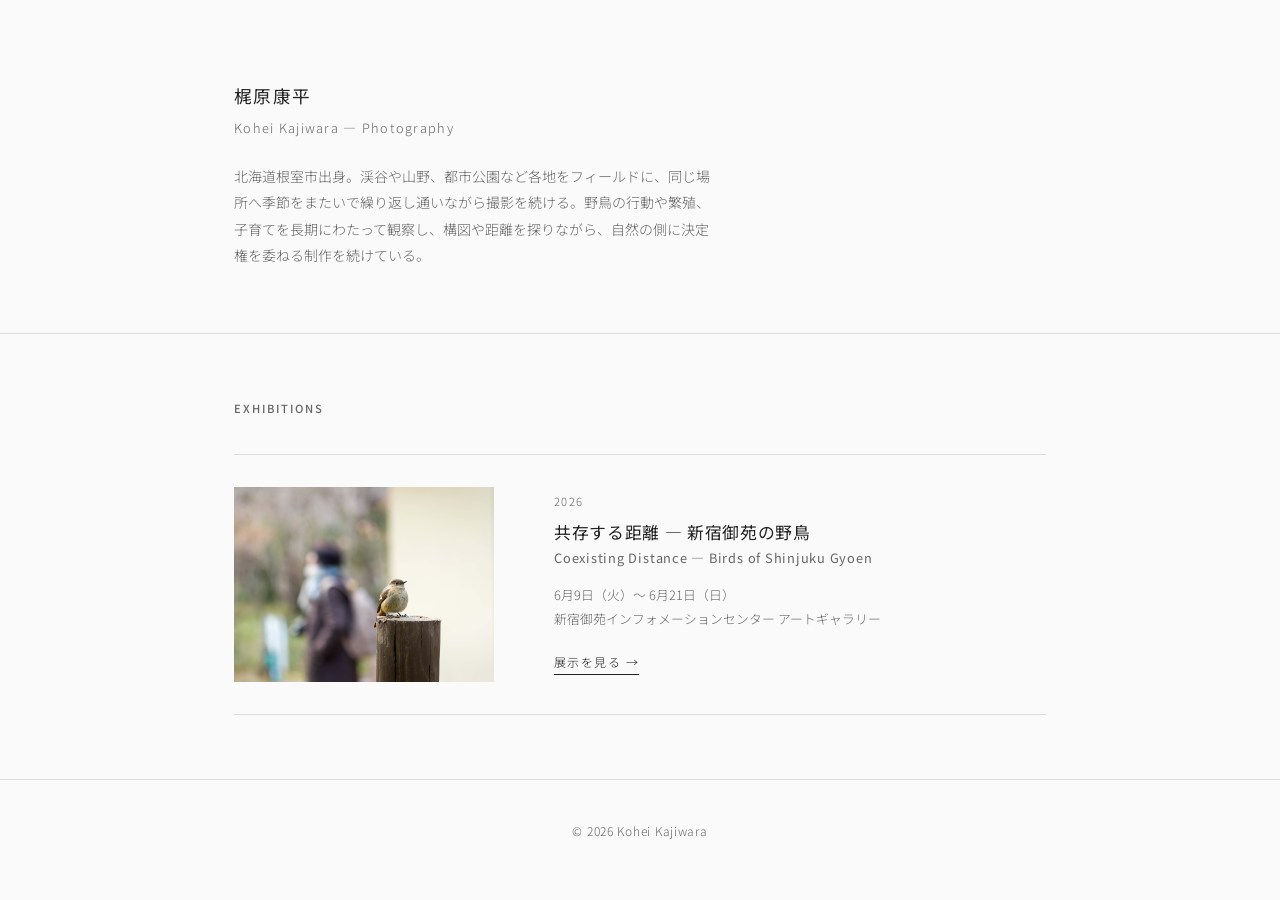
==== commit 3734264f: "Update top page bio to match exhibition profile text Co-Authored-By: Claude Sonnet 4.6 <noreply@anth" ====
--- a/index.html
+++ b/index.html
@@ -15,7 +15,7 @@
         梶原康平
         <span class="site-name-en">Kohei Kajiwara — Photography</span>
       </h1>
-      <p class="site-bio">渓谷や山野、都市公園など各地をフィールドに、同じ場所へ季節をまたいで繰り返し通いながら制作を続ける。野鳥の行動や繁殖、子育てを長期にわたって観察し、構図や距離を探りながら、自然の側に決定権を委ねる。</p>
+      <p class="site-bio">北海道根室市出身。渓谷や山野、都市公園など各地をフィールドに、同じ場所へ季節をまたいで繰り返し通いながら撮影を続ける。野鳥の行動や繁殖、子育てを長期にわたって観察し、構図や距離を探りながら、自然の側に決定権を委ねる制作を続けている。</p>
     </div>
   </header>
 
